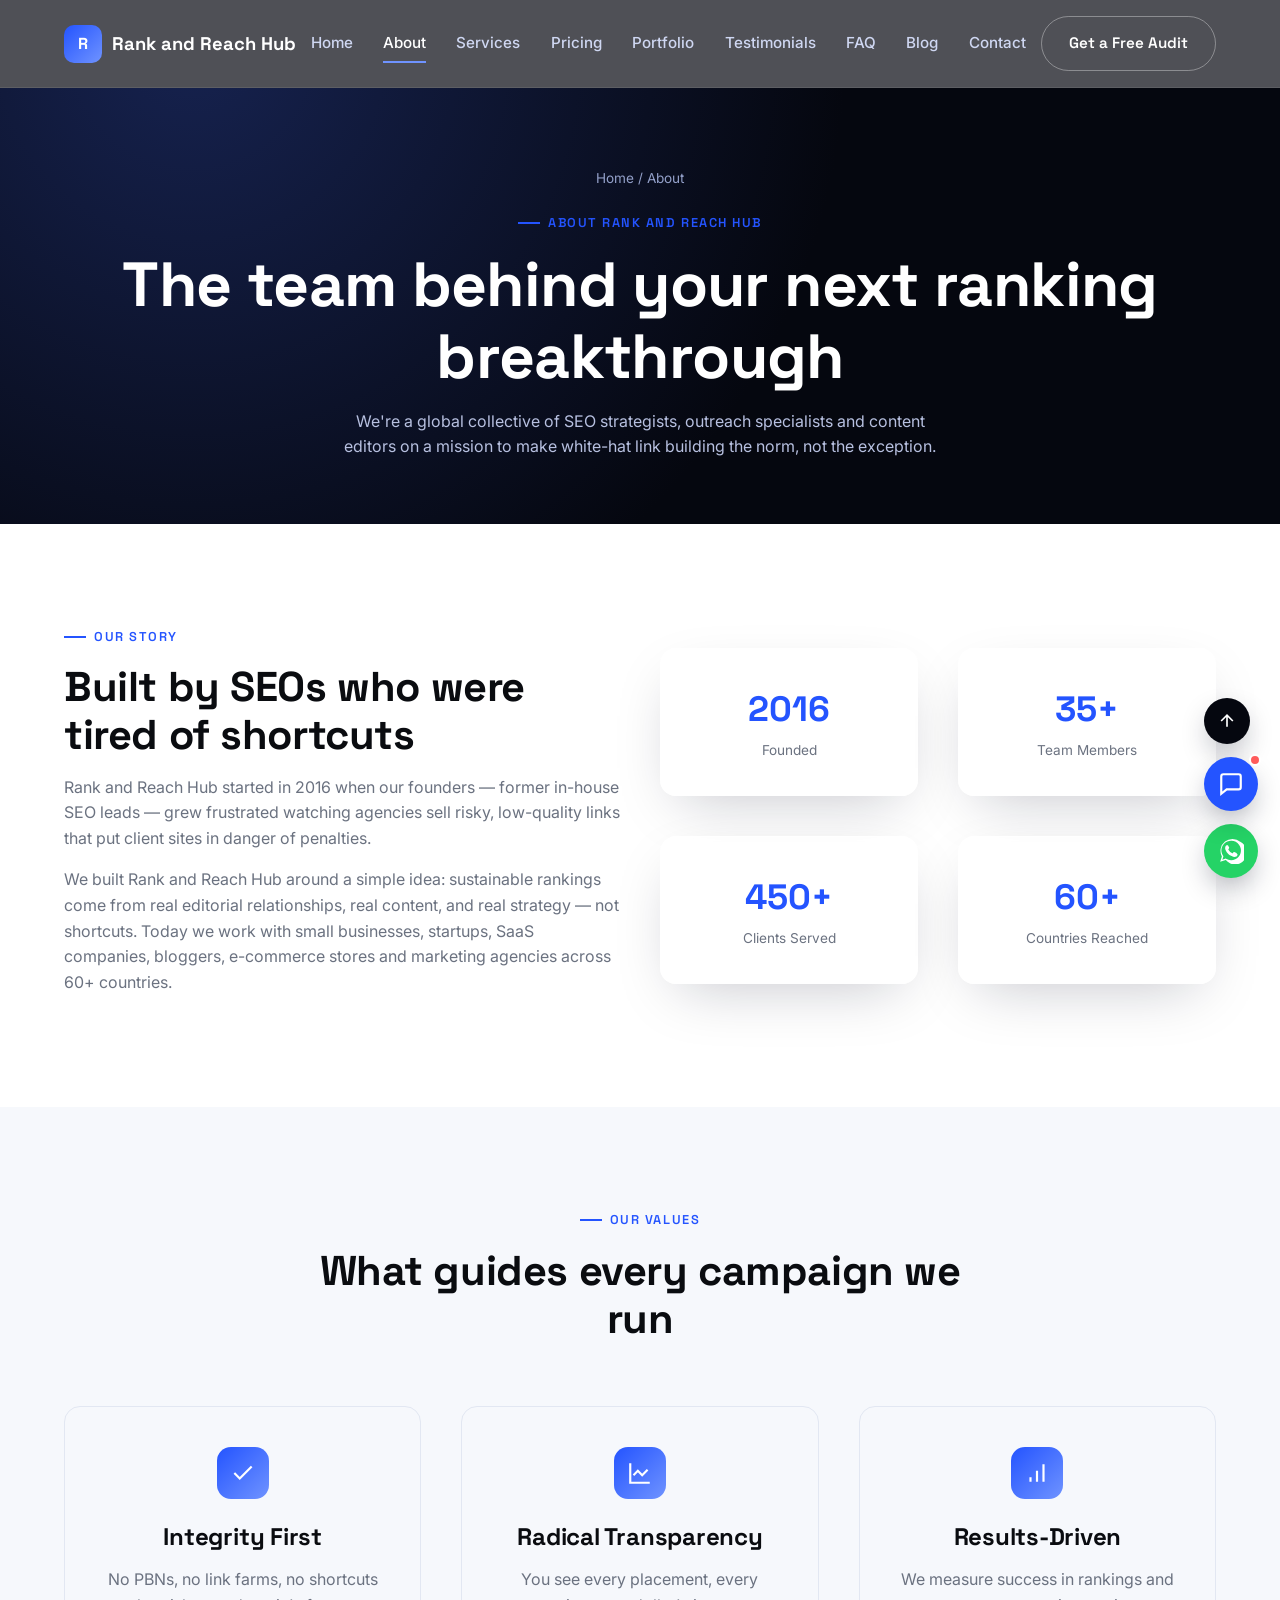
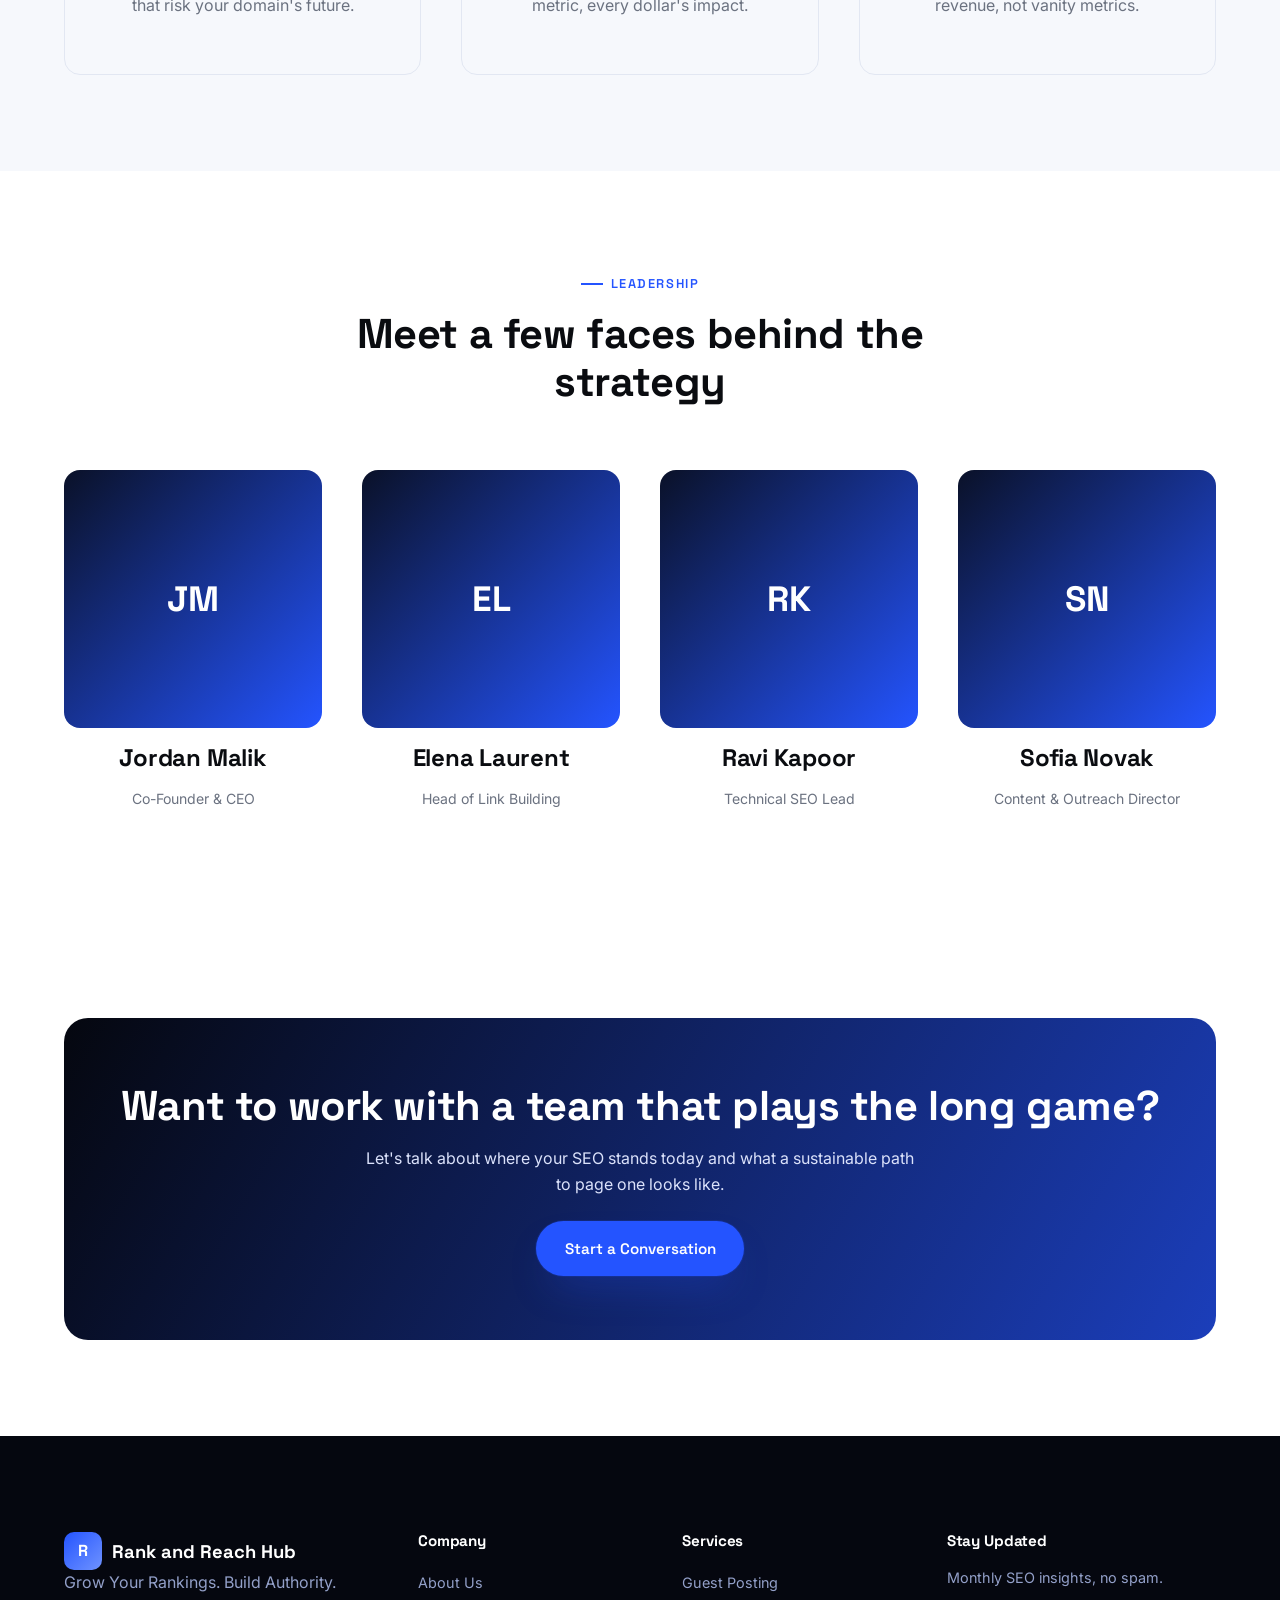
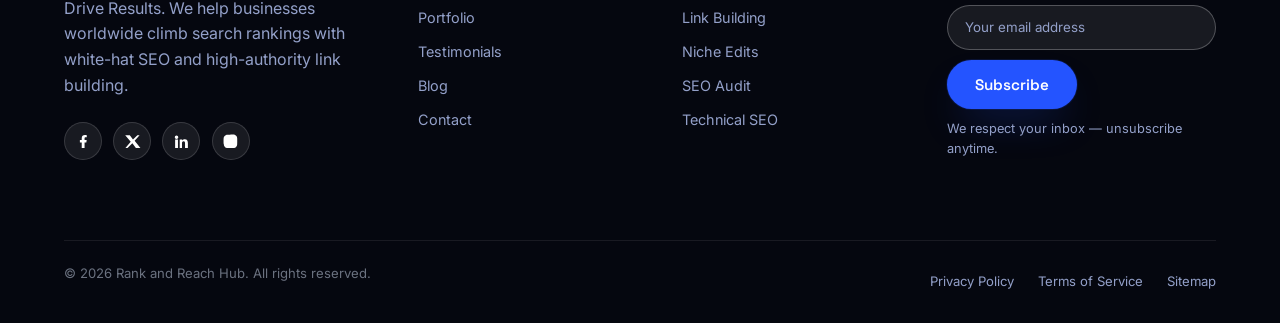
==== about.html @ baa467db "Add files via upload" ====
<!DOCTYPE html>
<html lang="en">
<head>
  <meta charset="UTF-8" />
  <meta name="viewport" content="width=device-width, initial-scale=1.0" />
  <title>About Us | Rank and Reach Hub SEO Agency</title>
  <meta name="description" content="Meet Rank and Reach Hub — a global team of SEO strategists and outreach specialists delivering white-hat guest posting, link building and technical SEO since 2016." />
  <meta name="keywords" content="SEO agency, guest posting, link building, niche edits, blogger outreach, SEO audit, on-page SEO, off-page SEO, local SEO, technical SEO, content marketing" />
  <meta name="author" content="Rank and Reach Hub" />
  <link rel="canonical" href="https://RankAndReachHub.com/about.html" />

  <!-- Open Graph -->
  <meta property="og:type" content="website" />
  <meta property="og:title" content="About Us | Rank and Reach Hub SEO Agency" />
  <meta property="og:description" content="Meet Rank and Reach Hub — a global team of SEO strategists and outreach specialists delivering white-hat guest posting, link building and technical SEO since 2016." />
  <meta property="og:url" content="https://RankAndReachHub.com/about.html" />
  <meta property="og:site_name" content="Rank and Reach Hub" />
  <meta property="og:image" content="https://RankAndReachHub.com/assets/og-image.jpg" />

  <!-- Twitter Card -->
  <meta name="twitter:card" content="summary_large_image" />
  <meta name="twitter:title" content="About Us | Rank and Reach Hub SEO Agency" />
  <meta name="twitter:description" content="Meet Rank and Reach Hub — a global team of SEO strategists and outreach specialists delivering white-hat guest posting, link building and technical SEO since 2016." />
  <meta name="twitter:image" content="https://RankAndReachHub.com/assets/og-image.jpg" />

  <!-- Favicon -->
  <link rel="icon" href="data:image/svg+xml,<svg xmlns=%22http://www.w3.org/2000/svg%22 viewBox=%220 0 100 100%22><rect width=%22100%22 height=%22100%22 rx=%2222%22 fill=%22%232454ff%22/><text x=%2250%22 y=%2266%22 font-size=%2255%22 fill=%22white%22 text-anchor=%22middle%22 font-family=%22Arial%22>R</text></svg>" />

  <!-- Fonts: Space Grotesk (display) + Inter (body) -->
  <link rel="preconnect" href="https://fonts.googleapis.com" />
  <link rel="preconnect" href="https://fonts.gstatic.com" crossorigin />
  <link href="https://fonts.googleapis.com/css2?family=Space+Grotesk:wght@500;600;700&family=Inter:wght@400;500;600;700&display=swap" rel="stylesheet" />

  <link rel="stylesheet" href="style.css" />

  <!-- Schema.org Organization markup -->
  <script type="application/ld+json">
  {
    "@context": "https://schema.org",
    "@type": "Organization",
    "name": "Rank and Reach Hub",
    "url": "https://RankAndReachHub.com",
    "logo": "https://RankAndReachHub.com/assets/logo.png",
    "description": "Rank and Reach Hub is an SEO agency offering guest posting, link building, niche edits, blogger outreach, SEO audits, and full-service search optimization for businesses worldwide.",
    "sameAs": [
      "https://facebook.com",
      "https://twitter.com",
      "https://linkedin.com",
      "https://instagram.com"
    ],
    "contactPoint": {
      "@type": "ContactPoint",
      "email": "hello@rankandreachhub.com",
      "contactType": "customer service"
    }
  }
  </script>
</head>
<body>
  <!-- Skip link for keyboard / screen-reader users -->
  <a class="skip-link" href="#main-content">Skip to main content</a>

  <!-- ======================= HEADER / STICKY NAVIGATION ======================= -->
  <header class="site-header">
    <nav class="navbar" aria-label="Primary">
      <a href="index.html" class="brand" aria-label="Rank and Reach Hub — Home">
        <span class="brand-mark" aria-hidden="true">R</span>
        Rank and Reach Hub
      </a>

      <div class="nav-links">
                <a href="index.html">Home</a>
        <a href="about.html" class="active">About</a>
        <a href="services.html">Services</a>
        <a href="pricing.html">Pricing</a>
        <a href="portfolio.html">Portfolio</a>
        <a href="testimonials.html">Testimonials</a>
        <a href="faq.html">FAQ</a>
        <a href="blog.html">Blog</a>
        <a href="contact.html">Contact</a>
      </div>

      <div class="nav-cta">
        <a href="contact.html" class="btn btn-outline">Get a Free Audit</a>
        <button class="nav-toggle" aria-label="Toggle menu" aria-expanded="false" aria-controls="mobile-menu">
          <span></span><span></span><span></span>
        </button>
      </div>
    </nav>

    <!-- Mobile menu panel, toggled via script.js -->
    <div class="mobile-menu" id="mobile-menu">
            <a href="index.html">Home</a>
      <a href="about.html" class="active">About</a>
      <a href="services.html">Services</a>
      <a href="pricing.html">Pricing</a>
      <a href="portfolio.html">Portfolio</a>
      <a href="testimonials.html">Testimonials</a>
      <a href="faq.html">FAQ</a>
      <a href="blog.html">Blog</a>
      <a href="contact.html">Contact</a>
      <a href="contact.html" class="btn btn-primary btn-block">Get a Free Audit</a>
    </div>
  </header>

  <main id="main-content">

    <section class="page-hero">
      <div class="container">
        <p class="breadcrumb"><a href="index.html">Home</a> / About</p>
        <span class="eyebrow" style="justify-content:center;">About Rank and Reach Hub</span>
        <h1>The team behind your next ranking breakthrough</h1>
        <p style="max-width:600px;margin:0 auto;color:#b7c0e0;">We're a global collective of SEO strategists, outreach specialists and content editors on a mission to make white-hat link building the norm, not the exception.</p>
      </div>
    </section>

    <section>
      <div class="container grid grid-2" style="align-items:center;">
        <div class="reveal">
          <span class="eyebrow">Our Story</span>
          <h2>Built by SEOs who were tired of shortcuts</h2>
          <p>Rank and Reach Hub started in 2016 when our founders — former in-house SEO leads — grew frustrated watching agencies sell risky, low-quality links that put client sites in danger of penalties.</p>
          <p>We built Rank and Reach Hub around a simple idea: sustainable rankings come from real editorial relationships, real content, and real strategy — not shortcuts. Today we work with small businesses, startups, SaaS companies, bloggers, e-commerce stores and marketing agencies across 60+ countries.</p>
        </div>
        <div class="grid grid-2 reveal reveal-delay-1">
          <div class="stat-block glass-light" style="padding:2rem 1rem;border-radius:16px;"><strong>2016</strong><span>Founded</span></div>
          <div class="stat-block glass-light" style="padding:2rem 1rem;border-radius:16px;"><strong>35+</strong><span>Team Members</span></div>
          <div class="stat-block glass-light" style="padding:2rem 1rem;border-radius:16px;"><strong>450+</strong><span>Clients Served</span></div>
          <div class="stat-block glass-light" style="padding:2rem 1rem;border-radius:16px;"><strong>60+</strong><span>Countries Reached</span></div>
        </div>
      </div>
    </section>

    <section class="section-alt">
      <div class="container">
        <div class="section-head reveal">
          <span class="eyebrow">Our Values</span>
          <h2>What guides every campaign we run</h2>
        </div>
        <div class="grid grid-3">
          <div class="value-card reveal">
            <div class="service-icon" style="margin-inline:auto;"><svg viewBox="0 0 24 24" fill="none" stroke="currentColor" stroke-width="2"><path d="M20 6 9 17l-5-5"/></svg></div>
            <h3>Integrity First</h3>
            <p>No PBNs, no link farms, no shortcuts that risk your domain's future.</p>
          </div>
          <div class="value-card reveal reveal-delay-1">
            <div class="service-icon" style="margin-inline:auto;"><svg viewBox="0 0 24 24" fill="none" stroke="currentColor" stroke-width="2"><path d="M3 3v18h18"/><path d="m19 9-5 5-4-4-4 4"/></svg></div>
            <h3>Radical Transparency</h3>
            <p>You see every placement, every metric, every dollar's impact.</p>
          </div>
          <div class="value-card reveal reveal-delay-2">
            <div class="service-icon" style="margin-inline:auto;"><svg viewBox="0 0 24 24" fill="none" stroke="currentColor" stroke-width="2"><path d="M12 20V10M18 20V4M6 20v-4"/></svg></div>
            <h3>Results-Driven</h3>
            <p>We measure success in rankings and revenue, not vanity metrics.</p>
          </div>
        </div>
      </div>
    </section>

    <section>
      <div class="container">
        <div class="section-head reveal">
          <span class="eyebrow">Leadership</span>
          <h2>Meet a few faces behind the strategy</h2>
        </div>
        <div class="grid grid-4">
          <div class="team-card reveal">
            <div class="team-photo">JM</div>
            <h3>Jordan Malik</h3>
            <p style="font-size:0.88rem;">Co-Founder &amp; CEO</p>
          </div>
          <div class="team-card reveal reveal-delay-1">
            <div class="team-photo">EL</div>
            <h3>Elena Laurent</h3>
            <p style="font-size:0.88rem;">Head of Link Building</p>
          </div>
          <div class="team-card reveal reveal-delay-2">
            <div class="team-photo">RK</div>
            <h3>Ravi Kapoor</h3>
            <p style="font-size:0.88rem;">Technical SEO Lead</p>
          </div>
          <div class="team-card reveal reveal-delay-3">
            <div class="team-photo">SN</div>
            <h3>Sofia Novak</h3>
            <p style="font-size:0.88rem;">Content &amp; Outreach Director</p>
          </div>
        </div>
      </div>
    </section>

    <section class="cta-wrap">
      <div class="container">
        <div class="cta-band reveal">
          <h2>Want to work with a team that plays the long game?</h2>
          <p>Let's talk about where your SEO stands today and what a sustainable path to page one looks like.</p>
          <div class="cta-actions">
            <a href="contact.html" class="btn btn-primary">Start a Conversation</a>
          </div>
        </div>
      </div>
    </section>

  </main>
  <!-- ================================ FOOTER ================================ -->
  <footer class="site-footer">
    <div class="container">
      <div class="footer-grid">
        <div class="footer-brand">
          <a href="index.html" class="brand" aria-label="Rank and Reach Hub — Home">
            <span class="brand-mark" aria-hidden="true">R</span>
            Rank and Reach Hub
          </a>
          <p>Grow Your Rankings. Build Authority. Drive Results. We help businesses worldwide climb search rankings with white-hat SEO and high-authority link building.</p>
          <div class="social-row" aria-label="Social media links">
        <a href="https://facebook.com" class="social-icon" aria-label="Rank and Reach Hub on Facebook" target="_blank" rel="noopener noreferrer">
          <svg viewBox="0 0 24 24" fill="currentColor"><path d="M13.5 21v-7.5H16l.5-3.5h-3V7.8c0-1 .3-1.7 1.7-1.7H16.6V3.1C16.2 3 15.1 2.9 13.9 2.9c-2.6 0-4.4 1.6-4.4 4.5v2.6H6.9V13.5h2.6V21h4Z"/></svg>
        </a>
        <a href="https://twitter.com" class="social-icon" aria-label="Rank and Reach Hub on X (Twitter)" target="_blank" rel="noopener noreferrer">
          <svg viewBox="0 0 24 24" fill="currentColor"><path d="M18.9 3H22l-7 8 8.2 10h-6.4l-5-6.6L5 21H2l7.5-8.6L1.7 3h6.5l4.5 6 6.2-6Z"/></svg>
        </a>
        <a href="https://linkedin.com" class="social-icon" aria-label="Rank and Reach Hub on LinkedIn" target="_blank" rel="noopener noreferrer">
          <svg viewBox="0 0 24 24" fill="currentColor"><path d="M4.98 3.5a2.5 2.5 0 1 1 0 5 2.5 2.5 0 0 1 0-5ZM3 9h4v12H3zM9.5 9H13v1.7h.05c.5-.9 1.7-1.9 3.5-1.9 3.7 0 4.45 2.4 4.45 5.6V21H17v-6c0-1.4 0-3.2-2-3.2s-2.3 1.5-2.3 3.1V21H9.5Z"/></svg>
        </a>
        <a href="https://instagram.com" class="social-icon" aria-label="Rank and Reach Hub on Instagram" target="_blank" rel="noopener noreferrer">
          <svg viewBox="0 0 24 24" fill="currentColor"><path d="M12 2.2c2.7 0 3 0 4 .05 1 .05 1.7.2 2.3.45.6.25 1.1.6 1.6 1.1.5.5.85 1 1.1 1.6.25.6.4 1.3.45 2.3.05 1 .05 1.3.05 4s0 3-.05 4c-.05 1-.2 1.7-.45 2.3-.25.6-.6 1.1-1.1 1.6-.5.5-1 .85-1.6 1.1-.6.25-1.3.4-2.3.45-1 .05-1.3.05-4 .05s-3 0-4-.05c-1-.05-1.7-.2-2.3-.45-.6-.25-1.1-.6-1.6-1.1-.5-.5-.85-1-1.1-1.6-.25-.6-.4-1.3-.45-2.3C2.2 15 2.2 14.7 2.2 12s0-3 .05-4c.05-1 .2-1.7.45-2.3.25-.6.6-1.1 1.1-1.6.5-.5 1-.85 1.6-1.1.6-.25 1.3-.4 2.3-.45 1-.05 1.3-.05 4-.05ZM12 7a5 5 0 1 1 0 10 5 5 0 0 1 0-10Zm0 1.8a3.2 3.2 0 1 0 0 6.4 3.2 3.2 0 0 0 0-6.4Zm5.2-2.6a1.2 1.2 0 1 1 0 2.4 1.2 1.2 0 0 1 0-2.4Z"/></svg>
        </a>

          </div>
        </div>

        <div class="footer-col">
          <h4>Company</h4>
          <a href="about.html">About Us</a>
          <a href="portfolio.html">Portfolio</a>
          <a href="testimonials.html">Testimonials</a>
          <a href="blog.html">Blog</a>
          <a href="contact.html">Contact</a>
        </div>

        <div class="footer-col">
          <h4>Services</h4>
          <a href="services.html#guest-posting">Guest Posting</a>
          <a href="services.html#link-building">Link Building</a>
          <a href="services.html#niche-edits">Niche Edits</a>
          <a href="services.html#seo-audit">SEO Audit</a>
          <a href="services.html#technical-seo">Technical SEO</a>
        </div>

        <div class="footer-col">
          <h4>Stay Updated</h4>
          <p style="color:#93a0c9;font-size:0.9rem;">Monthly SEO insights, no spam.</p>
          <form class="newsletter-form" novalidate>
            <div class="newsletter-box">
              <label for="footer-newsletter-email" class="sr-only">Email address</label>
              <input type="email" id="footer-newsletter-email" placeholder="Your email address" required />
              <button type="submit" class="btn btn-primary">Subscribe</button>
            </div>
            <p class="form-note">We respect your inbox — unsubscribe anytime.</p>
          </form>
        </div>
      </div>

      <div class="footer-bottom">
        <p>&copy; 2026 Rank and Reach Hub. All rights reserved.</p>
        <div class="flex gap-md">
          <a href="#">Privacy Policy</a>
          <a href="#">Terms of Service</a>
          <a href="#">Sitemap</a>
        </div>
      </div>
    </div>
  </footer>
  <!-- ============================ FLOATING WIDGETS ============================ -->
  <div class="float-stack">
    <button class="float-btn back-to-top" aria-label="Back to top">
      <svg viewBox="0 0 24 24" fill="none" stroke="currentColor" stroke-width="2"><path d="M12 19V5M5 12l7-7 7 7"/></svg>
    </button>
    <button class="float-btn chat-btn" aria-label="Open live chat" aria-haspopup="dialog">
      <span class="ping" aria-hidden="true"></span>
      <svg viewBox="0 0 24 24" fill="none" stroke="currentColor" stroke-width="2"><path d="M21 15a2 2 0 0 1-2 2H8l-5 4V5a2 2 0 0 1 2-2h14a2 2 0 0 1 2 2z"/></svg>
    </button>
    <a class="float-btn whatsapp-btn" aria-label="Chat with us on WhatsApp" href="https://wa.me/10000000000" target="_blank" rel="noopener noreferrer">
      <svg viewBox="0 0 24 24" fill="currentColor"><path d="M20.5 3.5A11 11 0 0 0 3.6 17L2 22l5.2-1.6A11 11 0 1 0 20.5 3.5Zm-8.5 17a9 9 0 0 1-4.6-1.3l-.3-.2-3.1 1 1-3-.2-.3A9 9 0 1 1 12 20.5Zm5-6.7c-.3-.1-1.6-.8-1.9-.9-.2-.1-.4-.1-.6.1-.2.3-.7.9-.8 1-.2.2-.3.2-.5.1a7.3 7.3 0 0 1-3.6-3.2c-.3-.5.3-.5.7-1.6.1-.2 0-.4 0-.5L9.4 7.1c-.2-.5-.4-.4-.6-.4h-.5c-.2 0-.5.1-.7.3-.2.3-1 1-1 2.4s1 2.8 1.1 3c.1.2 2 3.1 4.9 4.3.7.3 1.2.5 1.6.6.7.2 1.3.2 1.8.1.6-.1 1.6-.7 1.8-1.3.2-.6.2-1.1.2-1.3-.1-.1-.3-.2-.5-.3Z"/></svg>
    </a>
  </div>

  <!-- Live chat placeholder panel — swap for a real provider embed (Tawk.to, Crisp, Intercom) later -->
  <div class="chat-panel" role="dialog" aria-label="Live chat">
    <div class="chat-panel-head">
      <strong>Rank and Reach Hub</strong>
      <button class="chat-panel-close" aria-label="Close chat">&times;</button>
    </div>
    <div class="chat-panel-body">
      <p>👋 Hi there! This is a placeholder live-chat widget. Connect your preferred chat provider here to talk with visitors in real time.</p>
      <a href="contact.html" class="btn btn-dark btn-block">Send us a message instead</a>
    </div>
  </div>

  <script src="script.js"></script>
</body>
</html>
---- style.css ----
/* =========================================================================
   RANK AND REACH HUB — MAIN STYLESHEET
   Structure of this file:
   1. Design Tokens (CSS variables)
   2. Reset & Base
   3. Typography
   4. Layout Utilities
   5. Buttons & Badges
   6. Navigation
   7. Hero
   8. Sections (Trusted By, Services, Why Us, Process, Case Studies,
      Testimonials, Pricing, FAQ, CTA, Blog, Contact)
   9. Footer
   10. Floating Widgets (WhatsApp, Live Chat, Back to Top)
   11. Animations & Reveal-on-scroll
   12. Responsive Breakpoints
   13. Accessibility helpers
   ========================================================================= */

/* ---------------------------------------------------------------------
   1. DESIGN TOKENS
   Change any of these values to re-theme the entire site in one place.
--------------------------------------------------------------------- */
:root {
  /* Brand palette: Blue / White / Black, as required by the brief */
  --navy-950: #05070f;      /* near-black background */
  --navy-900: #0a1128;      /* deep navy background */
  --navy-800: #10193d;      /* raised navy surface */
  --navy-700: #182357;      /* borders on dark surfaces */
  --blue-600: #2454ff;      /* primary brand blue */
  --blue-500: #3f6bff;      /* hover / lighter blue */
  --blue-400: #6f93ff;      /* accents on dark bg */
  --blue-100: #e7edff;      /* pale blue tint */
  --white: #ffffff;
  --gray-50: #f6f8fc;       /* light section background */
  --gray-100: #eef1f8;
  --gray-200: #e2e7f2;
  --gray-500: #6b7280;
  --ink: #0a0c10;           /* near-black text */

  /* Typography */
  --font-display: "Space Grotesk", "Segoe UI", sans-serif;
  --font-body: "Inter", "Segoe UI", sans-serif;

  /* Spacing scale */
  --space-xs: 0.5rem;
  --space-sm: 1rem;
  --space-md: 1.5rem;
  --space-lg: 2.5rem;
  --space-xl: 4rem;
  --space-2xl: 6rem;

  /* Radii & shadows */
  --radius-sm: 10px;
  --radius-md: 16px;
  --radius-lg: 24px;
  --shadow-soft: 0 20px 60px -20px rgba(10, 17, 40, 0.25);
  --shadow-glow: 0 0 0 1px rgba(36, 84, 255, 0.15), 0 20px 40px -15px rgba(36, 84, 255, 0.35);

  /* Container width */
  --container: 1200px;
}

/* ---------------------------------------------------------------------
   2. RESET & BASE
--------------------------------------------------------------------- */
*, *::before, *::after { box-sizing: border-box; }

html {
  scroll-behavior: smooth;
  scroll-padding-top: 90px; /* offsets anchor links under sticky nav */
}

body {
  margin: 0;
  font-family: var(--font-body);
  color: var(--ink);
  background: var(--white);
  line-height: 1.6;
  -webkit-font-smoothing: antialiased;
}

img { max-width: 100%; display: block; }
a { color: inherit; text-decoration: none; }
ul, ol { list-style: none; margin: 0; padding: 0; }
button { font-family: inherit; cursor: pointer; }
input, textarea, select { font-family: inherit; }

/* Respect users who prefer less motion */
@media (prefers-reduced-motion: reduce) {
  html { scroll-behavior: auto; }
  *, *::before, *::after {
    animation-duration: 0.01ms !important;
    animation-iteration-count: 1 !important;
    transition-duration: 0.01ms !important;
    scroll-behavior: auto !important;
  }
}

/* ---------------------------------------------------------------------
   3. TYPOGRAPHY
--------------------------------------------------------------------- */
h1, h2, h3, h4 {
  font-family: var(--font-display);
  font-weight: 700;
  line-height: 1.15;
  margin: 0 0 var(--space-sm);
  letter-spacing: -0.01em;
}

h1 { font-size: clamp(2.4rem, 5vw, 3.9rem); }
h2 { font-size: clamp(1.9rem, 3.4vw, 2.6rem); }
h3 { font-size: clamp(1.25rem, 2vw, 1.5rem); }
p { margin: 0 0 var(--space-sm); color: var(--gray-500); }

.eyebrow {
  display: inline-flex;
  align-items: center;
  gap: 0.5rem;
  font-family: var(--font-display);
  font-size: 0.8rem;
  font-weight: 600;
  letter-spacing: 0.12em;
  text-transform: uppercase;
  color: var(--blue-600);
  margin-bottom: var(--space-sm);
}
.eyebrow::before {
  content: "";
  width: 22px;
  height: 2px;
  background: var(--blue-600);
  display: inline-block;
}

.section-head {
  max-width: 680px;
  margin: 0 auto var(--space-xl);
  text-align: center;
}
.section-head.left { margin-left: 0; text-align: left; }

/* ---------------------------------------------------------------------
   4. LAYOUT UTILITIES
--------------------------------------------------------------------- */
.container {
  width: 100%;
  max-width: var(--container);
  margin: 0 auto;
  padding: 0 var(--space-md);
}

section { padding: var(--space-2xl) 0; }
.section-alt { background: var(--gray-50); }
.section-dark {
  background: radial-gradient(circle at 20% 0%, var(--navy-800), var(--navy-950) 65%);
  color: var(--white);
}
.section-dark p { color: #aab4d4; }
.section-dark h2, .section-dark h3 { color: var(--white); }

.grid { display: grid; gap: var(--space-lg); }
.grid-2 { grid-template-columns: repeat(2, 1fr); }
.grid-3 { grid-template-columns: repeat(3, 1fr); }
.grid-4 { grid-template-columns: repeat(4, 1fr); }

.flex { display: flex; align-items: center; }
.flex-between { display: flex; align-items: center; justify-content: space-between; }
.gap-sm { gap: var(--space-sm); }
.gap-md { gap: var(--space-md); }

/* Glassmorphism utility */
.glass {
  background: rgba(255, 255, 255, 0.08);
  border: 1px solid rgba(255, 255, 255, 0.18);
  backdrop-filter: blur(14px);
  -webkit-backdrop-filter: blur(14px);
  border-radius: var(--radius-lg);
}
.glass-light {
  background: rgba(255, 255, 255, 0.7);
  border: 1px solid rgba(255, 255, 255, 0.6);
  backdrop-filter: blur(14px);
  -webkit-backdrop-filter: blur(14px);
  box-shadow: var(--shadow-soft);
}

/* ---------------------------------------------------------------------
   5. BUTTONS & BADGES
--------------------------------------------------------------------- */
.btn {
  display: inline-flex;
  align-items: center;
  justify-content: center;
  gap: 0.5rem;
  padding: 0.9rem 1.7rem;
  border-radius: 999px;
  font-family: var(--font-display);
  font-weight: 600;
  font-size: 0.95rem;
  border: 1px solid transparent;
  transition: transform 0.25s ease, box-shadow 0.25s ease, background 0.25s ease, color 0.25s ease;
  white-space: nowrap;
}
.btn:focus-visible { outline: 3px solid var(--blue-400); outline-offset: 2px; }

.btn-primary {
  background: var(--blue-600);
  color: var(--white);
  box-shadow: var(--shadow-glow);
}
.btn-primary:hover { transform: translateY(-2px); background: var(--blue-500); }

.btn-outline {
  background: transparent;
  border-color: rgba(255, 255, 255, 0.35);
  color: var(--white);
}
.btn-outline:hover { background: rgba(255, 255, 255, 0.1); transform: translateY(-2px); }

.btn-dark {
  background: var(--navy-950);
  color: var(--white);
}
.btn-dark:hover { transform: translateY(-2px); background: var(--navy-800); }

.btn-block { width: 100%; }

.badge {
  display: inline-flex;
  align-items: center;
  gap: 0.4rem;
  padding: 0.35rem 0.8rem;
  border-radius: 999px;
  font-size: 0.75rem;
  font-weight: 600;
  background: var(--blue-100);
  color: var(--blue-600);
}

/* ---------------------------------------------------------------------
   6. NAVIGATION
--------------------------------------------------------------------- */
.site-header {
  position: sticky;
  top: 0;
  z-index: 1000;
  background: rgba(5, 7, 15, 0.7);
  backdrop-filter: blur(16px);
  -webkit-backdrop-filter: blur(16px);
  border-bottom: 1px solid rgba(255, 255, 255, 0.08);
  transition: background 0.3s ease;
}

.navbar { display: flex; align-items: center; justify-content: space-between; padding: 1rem var(--space-md); max-width: var(--container); margin: 0 auto; }

.brand { display: flex; align-items: center; gap: 0.6rem; font-family: var(--font-display); font-weight: 700; font-size: 1.15rem; color: var(--white); }
.brand-mark {
  width: 38px; height: 38px; border-radius: 10px;
  background: linear-gradient(135deg, var(--blue-600), #6f93ff);
  display: flex; align-items: center; justify-content: center;
  color: var(--white); font-weight: 800; font-size: 1rem;
  flex-shrink: 0;
}

.nav-links { display: flex; align-items: center; gap: 1.9rem; }
.nav-links a {
  color: #cfd7f2; font-size: 0.95rem; font-weight: 500; position: relative; padding: 0.3rem 0;
  transition: color 0.2s ease;
}
.nav-links a::after {
  content: ""; position: absolute; left: 0; bottom: -2px; width: 0; height: 2px;
  background: var(--blue-400); transition: width 0.25s ease;
}
.nav-links a:hover, .nav-links a.active { color: var(--white); }
.nav-links a:hover::after, .nav-links a.active::after { width: 100%; }

.nav-cta { display: flex; align-items: center; gap: 1rem; }

.nav-toggle {
  display: none;
  background: transparent;
  border: none;
  width: 40px; height: 40px;
  flex-direction: column;
  justify-content: center;
  align-items: center;
  gap: 5px;
}
.nav-toggle span { width: 22px; height: 2px; background: var(--white); border-radius: 2px; transition: all 0.3s ease; }
.nav-toggle[aria-expanded="true"] span:nth-child(1) { transform: translateY(7px) rotate(45deg); }
.nav-toggle[aria-expanded="true"] span:nth-child(2) { opacity: 0; }
.nav-toggle[aria-expanded="true"] span:nth-child(3) { transform: translateY(-7px) rotate(-45deg); }

/* Mobile menu panel */
.mobile-menu {
  display: none;
  flex-direction: column;
  gap: 1.2rem;
  padding: var(--space-md);
  background: var(--navy-950);
  border-top: 1px solid rgba(255, 255, 255, 0.08);
}
.mobile-menu.open { display: flex; }
.mobile-menu a { color: #cfd7f2; font-size: 1rem; font-weight: 500; }
.mobile-menu a.active { color: var(--white); }

/* ---------------------------------------------------------------------
   7. HERO
--------------------------------------------------------------------- */
.hero {
  position: relative;
  overflow: hidden;
  padding-top: var(--space-2xl);
  padding-bottom: var(--space-2xl);
  color: var(--white);
  background: radial-gradient(circle at 15% -10%, #16224f 0%, var(--navy-950) 55%);
}
.hero::before {
  /* subtle gradient grid glow in the background for depth */
  content: "";
  position: absolute; inset: 0;
  background:
    radial-gradient(circle at 85% 20%, rgba(36, 84, 255, 0.28), transparent 45%),
    radial-gradient(circle at 10% 80%, rgba(111, 147, 255, 0.18), transparent 40%);
  pointer-events: none;
}

.hero-grid {
  position: relative;
  display: grid;
  grid-template-columns: 1.05fr 0.95fr;
  gap: var(--space-xl);
  align-items: center;
}

.hero-content h1 { color: var(--white); }
.hero-content .highlight {
  background: linear-gradient(90deg, var(--blue-400), #b9caff);
  -webkit-background-clip: text;
  background-clip: text;
  color: transparent;
}
.hero-content p.lead { font-size: 1.15rem; color: #b7c0e0; max-width: 540px; }
.hero-actions { display: flex; gap: 1rem; flex-wrap: wrap; margin-top: var(--space-md); }

.hero-stats { display: flex; gap: var(--space-lg); margin-top: var(--space-xl); flex-wrap: wrap; }
.hero-stats div strong { display: block; font-family: var(--font-display); font-size: 1.6rem; color: var(--white); }
.hero-stats div span { font-size: 0.85rem; color: #93a0c9; }

/* Hero visual: glass card with animated rank-climb sparkline (signature element) */
.hero-visual { position: relative; }
.rank-card {
  padding: var(--space-lg);
  position: relative;
  z-index: 2;
}
.rank-card-head { display: flex; justify-content: space-between; align-items: center; margin-bottom: var(--space-md); }
.rank-card-head span { font-size: 0.8rem; color: #b7c0e0; }
.rank-card-head strong { font-family: var(--font-display); color: var(--white); }

.sparkline-wrap { position: relative; }
.sparkline-wrap svg { width: 100%; height: auto; overflow: visible; }
.sparkline-path {
  fill: none;
  stroke: var(--blue-400);
  stroke-width: 3;
  stroke-linecap: round;
  stroke-dasharray: 420;
  stroke-dashoffset: 420;
  animation: draw-line 2.4s ease forwards 0.4s;
}
.sparkline-dot {
  fill: var(--white);
  opacity: 0;
  animation: dot-pop 0.6s ease forwards 2.6s;
}
@keyframes draw-line { to { stroke-dashoffset: 0; } }
@keyframes dot-pop { to { opacity: 1; } }

.floating-badge {
  position: absolute;
  padding: 0.7rem 1rem;
  display: flex;
  align-items: center;
  gap: 0.6rem;
  font-size: 0.82rem;
  font-weight: 600;
  color: var(--white);
  animation: float 5s ease-in-out infinite;
}
.floating-badge .dot { width: 8px; height: 8px; border-radius: 50%; background: #34d399; }
.badge-top { top: -18px; right: 10%; animation-delay: 0.2s; }
.badge-bottom { bottom: -16px; left: 6%; animation-delay: 1.1s; }
@keyframes float { 0%, 100% { transform: translateY(0); } 50% { transform: translateY(-10px); } }

/* ---------------------------------------------------------------------
   8. TRUSTED BY
--------------------------------------------------------------------- */
.trusted-strip { padding: var(--space-lg) 0; border-bottom: 1px solid var(--gray-200); }
.trusted-strip p { text-align: center; font-size: 0.85rem; letter-spacing: 0.08em; text-transform: uppercase; color: var(--gray-500); margin-bottom: var(--space-md); }
.logo-row { display: flex; justify-content: space-between; align-items: center; flex-wrap: wrap; gap: var(--space-md); opacity: 0.75; }
.logo-row span {
  font-family: var(--font-display); font-weight: 700; font-size: 1.1rem; color: var(--gray-500);
}

/* ---------------------------------------------------------------------
   SERVICE CARDS
--------------------------------------------------------------------- */
.service-card {
  background: var(--white);
  border: 1px solid var(--gray-200);
  border-radius: var(--radius-md);
  padding: var(--space-lg);
  transition: transform 0.3s ease, box-shadow 0.3s ease, border-color 0.3s ease;
}
.service-card:hover { transform: translateY(-6px); box-shadow: var(--shadow-soft); border-color: transparent; }
.service-icon {
  width: 52px; height: 52px; border-radius: 14px;
  display: flex; align-items: center; justify-content: center;
  background: linear-gradient(135deg, var(--blue-600), #6f93ff);
  color: var(--white); margin-bottom: var(--space-md);
}
.service-icon svg { width: 26px; height: 26px; }
.service-card h3 { margin-bottom: 0.5rem; }
.service-card a.card-link { color: var(--blue-600); font-weight: 600; font-size: 0.9rem; display: inline-flex; align-items: center; gap: 0.3rem; margin-top: 0.5rem; }
.service-card a.card-link:hover { text-decoration: underline; }

/* ---------------------------------------------------------------------
   WHY CHOOSE US
--------------------------------------------------------------------- */
.why-item { display: flex; gap: var(--space-md); align-items: flex-start; }
.why-icon {
  flex-shrink: 0; width: 46px; height: 46px; border-radius: 12px;
  background: var(--blue-100); color: var(--blue-600);
  display: flex; align-items: center; justify-content: center;
}
.why-icon svg { width: 22px; height: 22px; }

/* ---------------------------------------------------------------------
   PROCESS (numbered sequence — order genuinely matters here)
--------------------------------------------------------------------- */
.process-list { display: grid; grid-template-columns: repeat(5, 1fr); gap: var(--space-md); position: relative; }
.process-step { position: relative; padding-top: var(--space-md); }
.process-num {
  font-family: var(--font-display); font-size: 2.4rem; font-weight: 700;
  color: transparent; -webkit-text-stroke: 1.5px var(--blue-400);
  display: block; margin-bottom: 0.6rem;
}
.process-step h3 { color: var(--white); font-size: 1.05rem; }
.process-step p { font-size: 0.9rem; }

/* ---------------------------------------------------------------------
   CASE STUDIES
--------------------------------------------------------------------- */
.case-card {
  border-radius: var(--radius-lg);
  overflow: hidden;
  background: var(--white);
  border: 1px solid var(--gray-200);
  transition: transform 0.3s ease, box-shadow 0.3s ease;
}
.case-card:hover { transform: translateY(-6px); box-shadow: var(--shadow-soft); }
.case-media {
  height: 170px;
  background: linear-gradient(135deg, var(--navy-900), var(--blue-600));
  display: flex; align-items: center; justify-content: center; color: var(--white);
  position: relative;
}
.case-media .metric { font-family: var(--font-display); font-size: 2.1rem; font-weight: 700; }
.case-body { padding: var(--space-md); }
.case-body .tag { font-size: 0.75rem; color: var(--blue-600); font-weight: 600; text-transform: uppercase; letter-spacing: 0.06em; }

/* ---------------------------------------------------------------------
   TESTIMONIALS
--------------------------------------------------------------------- */
.testimonial-card {
  padding: var(--space-lg);
  border-radius: var(--radius-lg);
  height: 100%;
}
.testimonial-card .stars { color: #ffb400; font-size: 0.95rem; margin-bottom: 0.8rem; letter-spacing: 2px; }
.testimonial-card p.quote { color: #dfe4f7; font-size: 1rem; font-style: italic; }
.testimonial-author { display: flex; align-items: center; gap: 0.8rem; margin-top: var(--space-md); }
.avatar-circle {
  width: 44px; height: 44px; border-radius: 50%;
  background: linear-gradient(135deg, var(--blue-500), var(--blue-400));
  display: flex; align-items: center; justify-content: center;
  color: var(--white); font-weight: 700; font-family: var(--font-display); flex-shrink: 0;
}
.testimonial-author strong { display: block; color: var(--white); font-size: 0.95rem; }
.testimonial-author span { font-size: 0.8rem; color: #93a0c9; }

/* ---------------------------------------------------------------------
   PRICING
--------------------------------------------------------------------- */
.pricing-card {
  background: var(--white);
  border: 1px solid var(--gray-200);
  border-radius: var(--radius-lg);
  padding: var(--space-lg);
  display: flex;
  flex-direction: column;
  transition: transform 0.3s ease, box-shadow 0.3s ease;
}
.pricing-card:hover { transform: translateY(-6px); box-shadow: var(--shadow-soft); }
.pricing-card.featured {
  background: linear-gradient(160deg, var(--navy-900), var(--navy-950));
  color: var(--white);
  border-color: transparent;
  position: relative;
  box-shadow: var(--shadow-glow);
}
.pricing-card.featured p, .pricing-card.featured li { color: #cfd7f2; }
.pricing-card.featured h3 { color: var(--white); }
.pricing-ribbon {
  position: absolute; top: -14px; right: var(--space-md);
  background: var(--blue-600); color: var(--white);
  font-size: 0.75rem; font-weight: 700; padding: 0.35rem 0.8rem; border-radius: 999px;
}
.price-amount { font-family: var(--font-display); font-size: 2.6rem; font-weight: 700; margin: var(--space-sm) 0; }
.price-amount span { font-size: 1rem; font-weight: 500; color: var(--gray-500); }
.pricing-card.featured .price-amount span { color: #93a0c9; }
.price-features { margin: var(--space-md) 0; display: flex; flex-direction: column; gap: 0.7rem; }
.price-features li { display: flex; gap: 0.6rem; align-items: flex-start; font-size: 0.92rem; }
.price-features svg { flex-shrink: 0; width: 18px; height: 18px; color: var(--blue-500); margin-top: 2px; }
.pricing-card.featured .price-features svg { color: var(--blue-400); }

/* ---------------------------------------------------------------------
   FAQ ACCORDION
--------------------------------------------------------------------- */
.faq-item {
  border-bottom: 1px solid var(--gray-200);
}
.faq-question {
  width: 100%;
  display: flex;
  justify-content: space-between;
  align-items: center;
  background: none;
  border: none;
  text-align: left;
  padding: 1.3rem 0;
  font-family: var(--font-display);
  font-weight: 600;
  font-size: 1.02rem;
  color: var(--ink);
}
.faq-question .plus { font-size: 1.4rem; color: var(--blue-600); transition: transform 0.3s ease; flex-shrink: 0; margin-left: 1rem; }
.faq-item.open .faq-question .plus { transform: rotate(45deg); }
.faq-answer {
  max-height: 0;
  overflow: hidden;
  transition: max-height 0.35s ease;
}
.faq-answer p { padding-bottom: 1.3rem; margin: 0; }

/* ---------------------------------------------------------------------
   CTA BAND
--------------------------------------------------------------------- */
.cta-band {
  border-radius: var(--radius-lg);
  padding: var(--space-xl) var(--space-lg);
  text-align: center;
  background: linear-gradient(120deg, var(--navy-950), var(--blue-600) 140%);
  color: var(--white);
  position: relative;
  overflow: hidden;
}
.cta-band h2 { color: var(--white); }
.cta-band p { color: #dbe2fb; max-width: 560px; margin-left: auto; margin-right: auto; }
.cta-actions { display: flex; gap: 1rem; justify-content: center; flex-wrap: wrap; margin-top: var(--space-md); }

/* ---------------------------------------------------------------------
   NEWSLETTER
--------------------------------------------------------------------- */
.newsletter-box {
  display: flex;
  gap: 0.6rem;
  flex-wrap: wrap;
  margin-top: var(--space-sm);
}
.newsletter-box input {
  flex: 1;
  min-width: 200px;
  padding: 0.85rem 1.1rem;
  border-radius: 999px;
  border: 1px solid rgba(255, 255, 255, 0.25);
  background: rgba(255, 255, 255, 0.08);
  color: var(--white);
}
.newsletter-box input::placeholder { color: #93a0c9; }
.newsletter-box input:focus-visible { outline: 2px solid var(--blue-400); }
.form-note { font-size: 0.8rem; color: #93a0c9; margin-top: 0.6rem; }

/* ---------------------------------------------------------------------
   CONTACT PAGE
--------------------------------------------------------------------- */
.contact-form { display: flex; flex-direction: column; gap: var(--space-sm); }
.form-row { display: grid; grid-template-columns: 1fr 1fr; gap: var(--space-sm); }
.form-field { display: flex; flex-direction: column; gap: 0.4rem; }
.form-field label { font-size: 0.85rem; font-weight: 600; color: var(--ink); }
.form-field input, .form-field select, .form-field textarea {
  padding: 0.85rem 1rem;
  border-radius: var(--radius-sm);
  border: 1px solid var(--gray-200);
  background: var(--gray-50);
  color: var(--ink);
  font-size: 0.95rem;
}
.form-field input:focus-visible, .form-field select:focus-visible, .form-field textarea:focus-visible {
  outline: 2px solid var(--blue-500);
  outline-offset: 1px;
}
.form-success {
  display: none;
  padding: 1rem 1.2rem;
  border-radius: var(--radius-sm);
  background: #e6f7ee;
  color: #14804a;
  font-weight: 600;
  font-size: 0.9rem;
}
.form-success.visible { display: block; }

.contact-info-card { padding: var(--space-lg); border-radius: var(--radius-lg); background: var(--gray-50); border: 1px solid var(--gray-200); }
.contact-info-row { display: flex; gap: 0.9rem; align-items: flex-start; margin-bottom: var(--space-md); }
.contact-info-row svg { width: 22px; height: 22px; color: var(--blue-600); flex-shrink: 0; margin-top: 3px; }

.map-placeholder {
  width: 100%;
  height: 320px;
  border-radius: var(--radius-lg);
  background:
    linear-gradient(135deg, rgba(36,84,255,0.12), rgba(10,17,40,0.06)),
    repeating-linear-gradient(0deg, var(--gray-200) 0 1px, transparent 1px 40px),
    repeating-linear-gradient(90deg, var(--gray-200) 0 1px, transparent 1px 40px);
  background-color: var(--gray-50);
  display: flex; align-items: center; justify-content: center;
  color: var(--gray-500); font-weight: 600; text-align: center;
  border: 1px solid var(--gray-200);
}

/* ---------------------------------------------------------------------
   BLOG
--------------------------------------------------------------------- */
.blog-card {
  background: var(--white);
  border: 1px solid var(--gray-200);
  border-radius: var(--radius-md);
  overflow: hidden;
  transition: transform 0.3s ease, box-shadow 0.3s ease;
}
.blog-card:hover { transform: translateY(-6px); box-shadow: var(--shadow-soft); }
.blog-media {
  height: 170px;
  background: linear-gradient(135deg, var(--blue-100), #dbe4ff);
  display: flex; align-items: center; justify-content: center;
}
.blog-media svg { width: 46px; height: 46px; color: var(--blue-600); }
.blog-body { padding: var(--space-md); }
.blog-meta { font-size: 0.78rem; color: var(--gray-500); margin-bottom: 0.5rem; }
.blog-body h3 a:hover { color: var(--blue-600); }

/* ---------------------------------------------------------------------
   PORTFOLIO FILTERS
--------------------------------------------------------------------- */
.filter-row { display: flex; gap: 0.6rem; flex-wrap: wrap; justify-content: center; margin-bottom: var(--space-xl); }
.filter-btn {
  padding: 0.55rem 1.2rem; border-radius: 999px; border: 1px solid var(--gray-200);
  background: var(--white); font-weight: 600; font-size: 0.85rem; color: var(--gray-500);
  transition: all 0.25s ease;
}
.filter-btn.active, .filter-btn:hover { background: var(--blue-600); color: var(--white); border-color: var(--blue-600); }

/* ---------------------------------------------------------------------
   ABOUT PAGE EXTRAS
--------------------------------------------------------------------- */
.value-card { text-align: center; padding: var(--space-lg); border-radius: var(--radius-md); background: var(--gray-50); border: 1px solid var(--gray-200); }
.team-card { text-align: center; }
.team-photo {
  width: 100%; aspect-ratio: 1/1; border-radius: var(--radius-md);
  background: linear-gradient(135deg, var(--navy-900), var(--blue-600));
  margin-bottom: var(--space-sm);
  display: flex; align-items: center; justify-content: center;
  color: var(--white); font-family: var(--font-display); font-size: 2.2rem; font-weight: 700;
}
.stat-block { text-align: center; }
.stat-block strong { display: block; font-family: var(--font-display); font-size: 2.2rem; color: var(--blue-600); }
.stat-block span { font-size: 0.85rem; color: var(--gray-500); }

/* Page header banner used on inner pages */
.page-hero {
  padding: calc(var(--space-2xl) - 1rem) 0 var(--space-xl);
  background: radial-gradient(circle at 15% -10%, #16224f 0%, var(--navy-950) 55%);
  color: var(--white);
  text-align: center;
}
.page-hero h1 { color: var(--white); }
.breadcrumb { font-size: 0.85rem; color: #93a0c9; margin-bottom: var(--space-sm); }
.breadcrumb a:hover { color: var(--white); }

/* ---------------------------------------------------------------------
   9. FOOTER
--------------------------------------------------------------------- */
.site-footer { background: var(--navy-950); color: #93a0c9; padding-top: var(--space-2xl); }
.footer-grid { display: grid; grid-template-columns: 1.4fr 1fr 1fr 1.2fr; gap: var(--space-lg); padding-bottom: var(--space-xl); }
.footer-brand p { color: #93a0c9; max-width: 300px; }
.footer-col h4 { color: var(--white); font-size: 0.95rem; margin-bottom: var(--space-sm); }
.footer-col a { display: block; color: #93a0c9; font-size: 0.9rem; padding: 0.35rem 0; transition: color 0.2s ease; }
.footer-col a:hover { color: var(--white); }

.social-row { display: flex; gap: 0.7rem; margin-top: var(--space-md); }
.social-icon {
  width: 38px; height: 38px; border-radius: 50%;
  background: rgba(255, 255, 255, 0.08); border: 1px solid rgba(255, 255, 255, 0.14);
  display: flex; align-items: center; justify-content: center; color: var(--white);
  transition: background 0.25s ease, transform 0.25s ease;
}
.social-icon:hover { background: var(--blue-600); transform: translateY(-3px); }
.social-icon svg { width: 17px; height: 17px; }

.footer-bottom {
  border-top: 1px solid rgba(255, 255, 255, 0.08);
  padding: 1.4rem 0;
  display: flex; justify-content: space-between; flex-wrap: wrap; gap: 0.6rem;
  font-size: 0.82rem;
}
.footer-bottom a:hover { color: var(--white); }

/* ---------------------------------------------------------------------
   10. FLOATING WIDGETS
--------------------------------------------------------------------- */
.float-stack {
  position: fixed;
  right: 1.4rem;
  bottom: 1.4rem;
  display: flex;
  flex-direction: column;
  gap: 0.8rem;
  z-index: 900;
}

.float-btn {
  width: 54px; height: 54px; border-radius: 50%;
  display: flex; align-items: center; justify-content: center;
  box-shadow: 0 12px 30px -8px rgba(10, 17, 40, 0.45);
  border: none;
  transition: transform 0.25s ease;
}
.float-btn:hover { transform: translateY(-4px) scale(1.05); }
.float-btn svg { width: 26px; height: 26px; }

.whatsapp-btn { background: #25d366; color: var(--white); }
.chat-btn { background: var(--blue-600); color: var(--white); position: relative; }
.chat-btn .ping {
  position: absolute; top: -3px; right: -3px; width: 12px; height: 12px;
  background: #ff5b5b; border-radius: 50%; border: 2px solid var(--white);
}

.back-to-top {
  width: 46px; height: 46px; border-radius: 50%;
  background: var(--navy-950); color: var(--white);
  opacity: 0; pointer-events: none; transform: translateY(10px);
  transition: opacity 0.3s ease, transform 0.3s ease;
}
.back-to-top.visible { opacity: 1; pointer-events: auto; transform: translateY(0); }
.back-to-top svg { width: 20px; height: 20px; }

/* Live chat placeholder panel */
.chat-panel {
  position: fixed;
  right: 1.4rem;
  bottom: 6.2rem;
  width: 300px;
  max-width: calc(100vw - 2.8rem);
  background: var(--white);
  border-radius: var(--radius-md);
  box-shadow: var(--shadow-soft);
  border: 1px solid var(--gray-200);
  overflow: hidden;
  display: none;
  z-index: 950;
}
.chat-panel.open { display: block; }
.chat-panel-head {
  background: var(--navy-950); color: var(--white);
  padding: 0.9rem 1rem; display: flex; justify-content: space-between; align-items: center;
}
.chat-panel-head strong { font-family: var(--font-display); font-size: 0.95rem; }
.chat-panel-head button { background: none; border: none; color: #93a0c9; font-size: 1.1rem; }
.chat-panel-body { padding: 1rem; font-size: 0.88rem; color: var(--gray-500); }
.chat-panel-body p { margin-bottom: 0.8rem; }

/* ---------------------------------------------------------------------
   11. ANIMATIONS — reveal-on-scroll
--------------------------------------------------------------------- */
.reveal { opacity: 0; transform: translateY(24px); transition: opacity 0.7s ease, transform 0.7s ease; }
.reveal.in-view { opacity: 1; transform: translateY(0); }
.reveal-delay-1.in-view { transition-delay: 0.1s; }
.reveal-delay-2.in-view { transition-delay: 0.2s; }
.reveal-delay-3.in-view { transition-delay: 0.3s; }
.reveal-delay-4.in-view { transition-delay: 0.4s; }

/* ---------------------------------------------------------------------
   12. RESPONSIVE BREAKPOINTS
--------------------------------------------------------------------- */
@media (max-width: 1024px) {
  .footer-grid { grid-template-columns: 1fr 1fr; }
  .process-list { grid-template-columns: repeat(3, 1fr); }
}

@media (max-width: 900px) {
  .hero-grid { grid-template-columns: 1fr; }
  .hero-visual { order: -1; max-width: 420px; margin: 0 auto; }
  .grid-4 { grid-template-columns: repeat(2, 1fr); }
  .grid-3 { grid-template-columns: repeat(2, 1fr); }
  .grid-2 { grid-template-columns: 1fr; }
  .process-list { grid-template-columns: repeat(2, 1fr); }
}

@media (max-width: 768px) {
  .nav-links, .nav-cta .btn-outline { display: none; }
  .nav-toggle { display: flex; }
  .form-row { grid-template-columns: 1fr; }
  .footer-grid { grid-template-columns: 1fr 1fr; gap: var(--space-lg) var(--space-md); }
  section { padding: var(--space-xl) 0; }
}

@media (max-width: 560px) {
  .grid-4, .grid-3, .grid-2 { grid-template-columns: 1fr; }
  .process-list { grid-template-columns: 1fr; }
  .footer-grid { grid-template-columns: 1fr; }
  .hero-stats { gap: var(--space-md); }
  .logo-row { justify-content: center; }
  .float-stack { right: 1rem; bottom: 1rem; }
  .chat-panel { right: 1rem; bottom: 5.6rem; }
}

/* ---------------------------------------------------------------------
   13. ACCESSIBILITY HELPERS
--------------------------------------------------------------------- */
.sr-only {
  position: absolute; width: 1px; height: 1px; padding: 0; margin: -1px;
  overflow: hidden; clip: rect(0,0,0,0); white-space: nowrap; border: 0;
}
.skip-link {
  position: absolute; left: -999px; top: 0; z-index: 2000;
  background: var(--blue-600); color: var(--white); padding: 0.8rem 1.2rem; border-radius: 0 0 8px 0;
}
.skip-link:focus { left: 0; }

:focus-visible { outline: 3px solid var(--blue-500); outline-offset: 2px; }
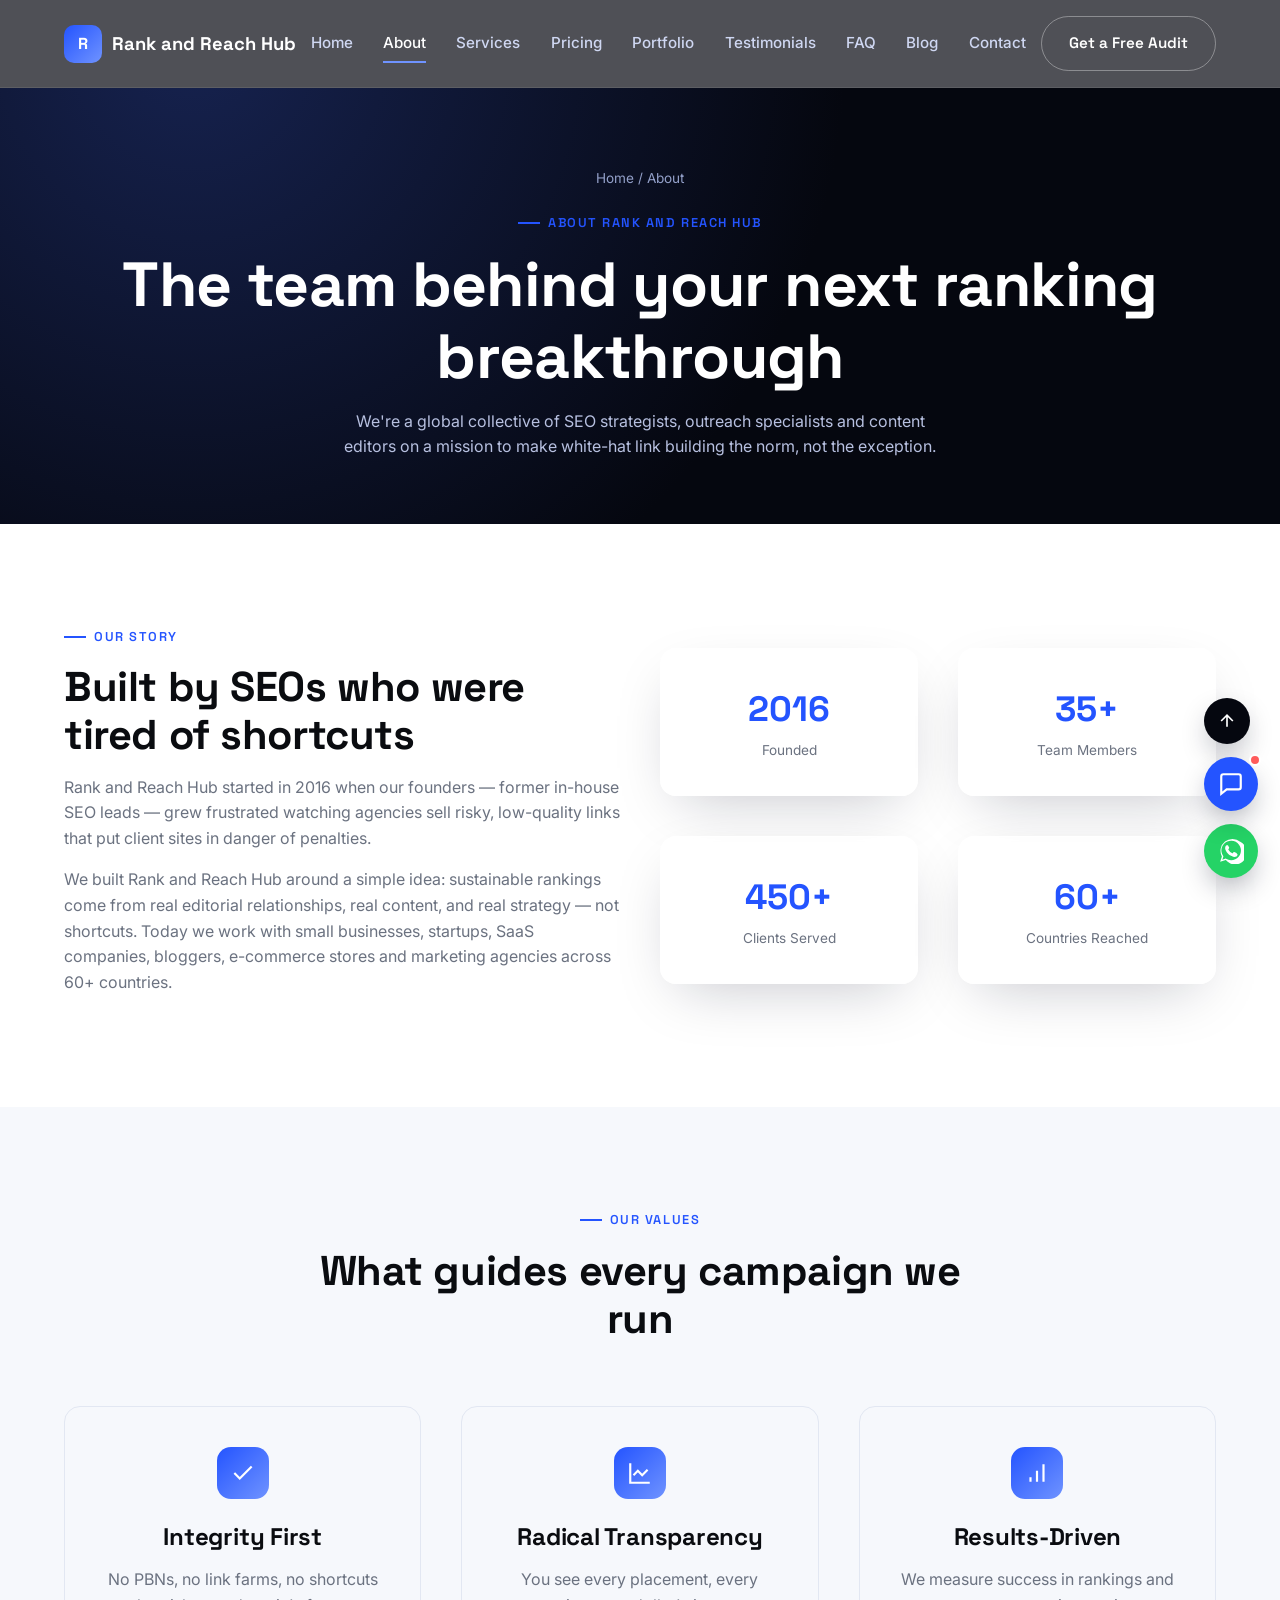
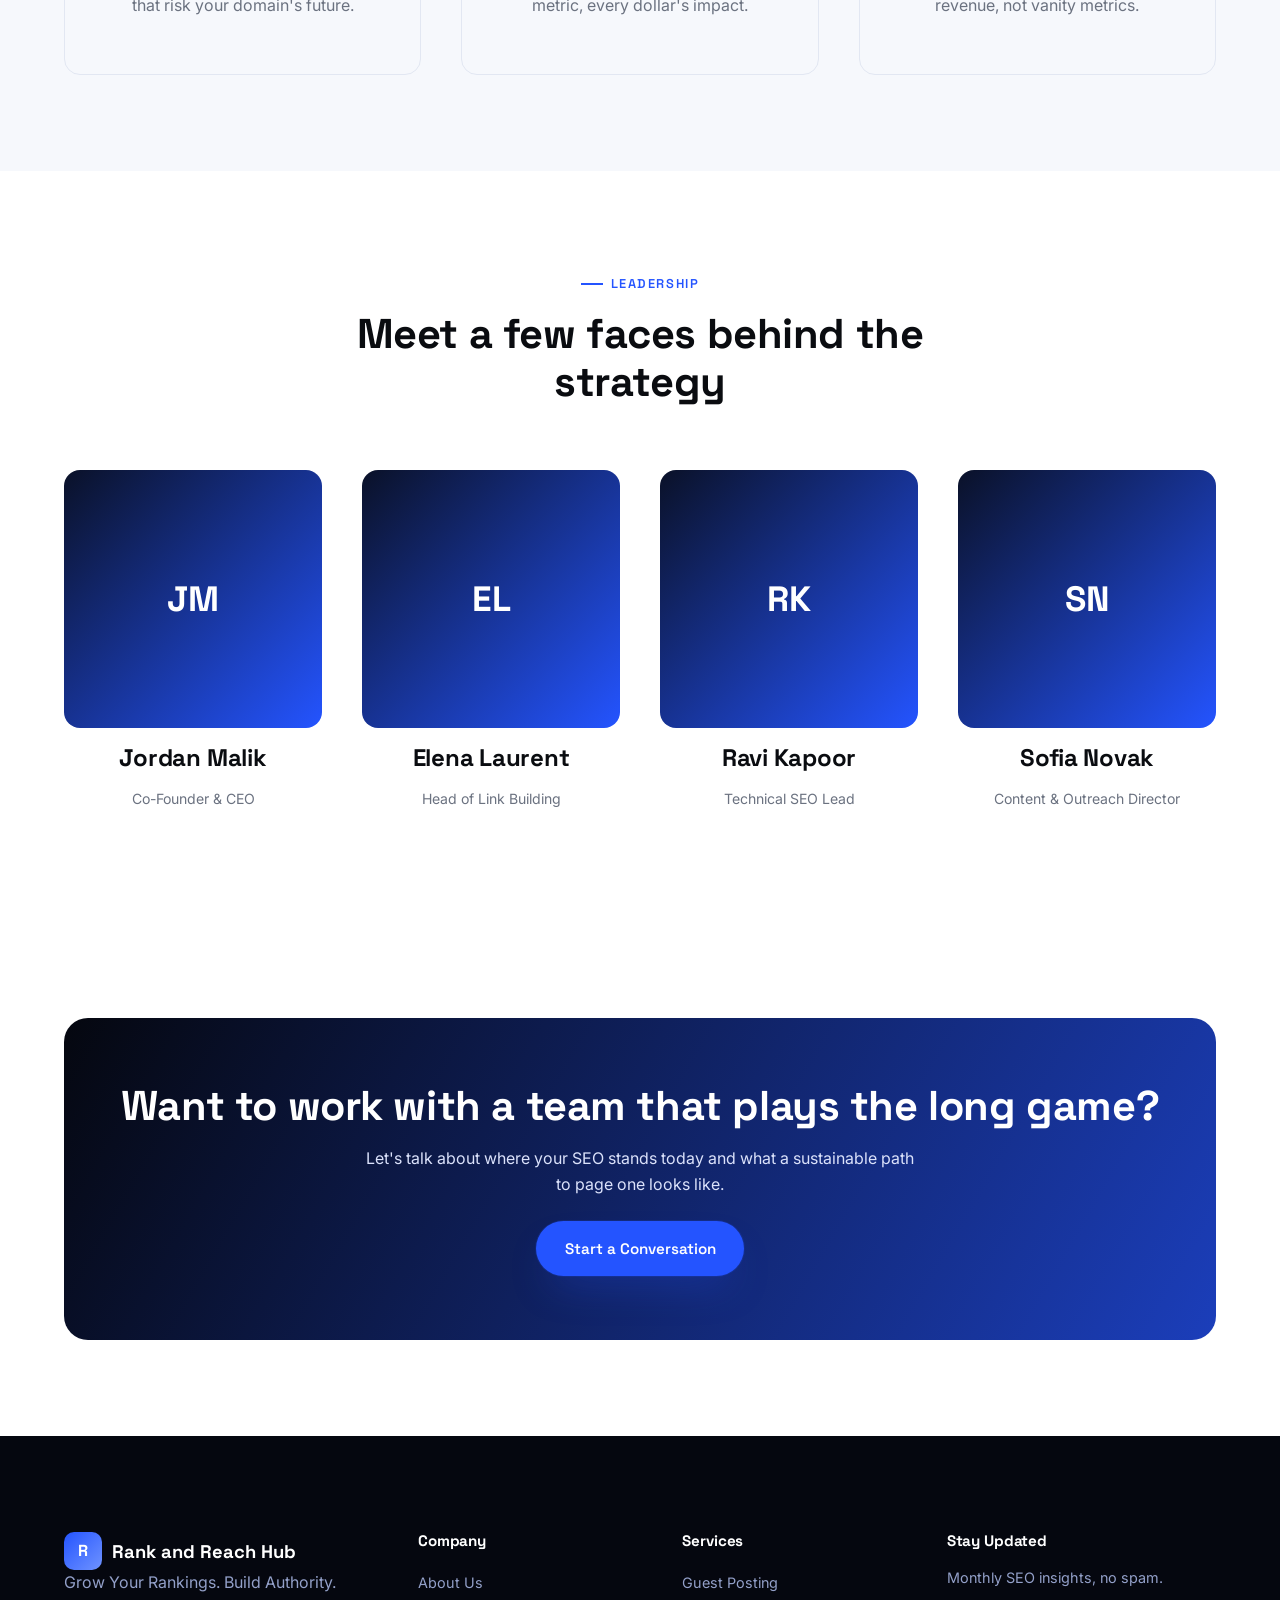
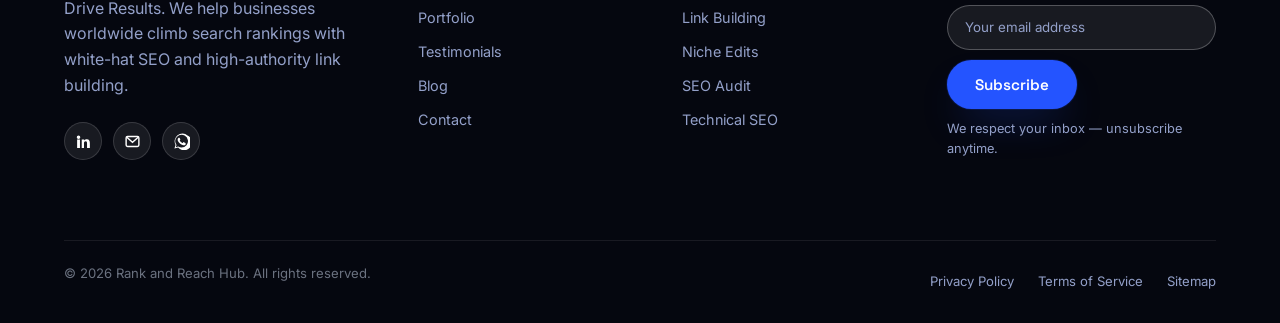
==== commit 9f20a107: "Add files via upload" ====
--- a/about.html
+++ b/about.html
@@ -43,14 +43,12 @@
     "logo": "https://RankAndReachHub.com/assets/logo.png",
     "description": "Rank and Reach Hub is an SEO agency offering guest posting, link building, niche edits, blogger outreach, SEO audits, and full-service search optimization for businesses worldwide.",
     "sameAs": [
-      "https://facebook.com",
-      "https://twitter.com",
-      "https://linkedin.com",
-      "https://instagram.com"
+      "https://www.linkedin.com/in/ali-raza-3a3469418"
     ],
     "contactPoint": {
       "@type": "ContactPoint",
-      "email": "hello@rankandreachhub.com",
+      "email": "razaworkspro@gmail.com",
+      "telephone": "+92-309-4999495",
       "contactType": "customer service"
     }
   }
@@ -212,17 +210,14 @@
           </a>
           <p>Grow Your Rankings. Build Authority. Drive Results. We help businesses worldwide climb search rankings with white-hat SEO and high-authority link building.</p>
           <div class="social-row" aria-label="Social media links">
-        <a href="https://facebook.com" class="social-icon" aria-label="Rank and Reach Hub on Facebook" target="_blank" rel="noopener noreferrer">
-          <svg viewBox="0 0 24 24" fill="currentColor"><path d="M13.5 21v-7.5H16l.5-3.5h-3V7.8c0-1 .3-1.7 1.7-1.7H16.6V3.1C16.2 3 15.1 2.9 13.9 2.9c-2.6 0-4.4 1.6-4.4 4.5v2.6H6.9V13.5h2.6V21h4Z"/></svg>
-        </a>
-        <a href="https://twitter.com" class="social-icon" aria-label="Rank and Reach Hub on X (Twitter)" target="_blank" rel="noopener noreferrer">
-          <svg viewBox="0 0 24 24" fill="currentColor"><path d="M18.9 3H22l-7 8 8.2 10h-6.4l-5-6.6L5 21H2l7.5-8.6L1.7 3h6.5l4.5 6 6.2-6Z"/></svg>
-        </a>
-        <a href="https://linkedin.com" class="social-icon" aria-label="Rank and Reach Hub on LinkedIn" target="_blank" rel="noopener noreferrer">
+        <a href="https://www.linkedin.com/in/ali-raza-3a3469418" class="social-icon" aria-label="Rank and Reach Hub on LinkedIn" target="_blank" rel="noopener noreferrer">
           <svg viewBox="0 0 24 24" fill="currentColor"><path d="M4.98 3.5a2.5 2.5 0 1 1 0 5 2.5 2.5 0 0 1 0-5ZM3 9h4v12H3zM9.5 9H13v1.7h.05c.5-.9 1.7-1.9 3.5-1.9 3.7 0 4.45 2.4 4.45 5.6V21H17v-6c0-1.4 0-3.2-2-3.2s-2.3 1.5-2.3 3.1V21H9.5Z"/></svg>
         </a>
-        <a href="https://instagram.com" class="social-icon" aria-label="Rank and Reach Hub on Instagram" target="_blank" rel="noopener noreferrer">
-          <svg viewBox="0 0 24 24" fill="currentColor"><path d="M12 2.2c2.7 0 3 0 4 .05 1 .05 1.7.2 2.3.45.6.25 1.1.6 1.6 1.1.5.5.85 1 1.1 1.6.25.6.4 1.3.45 2.3.05 1 .05 1.3.05 4s0 3-.05 4c-.05 1-.2 1.7-.45 2.3-.25.6-.6 1.1-1.1 1.6-.5.5-1 .85-1.6 1.1-.6.25-1.3.4-2.3.45-1 .05-1.3.05-4 .05s-3 0-4-.05c-1-.05-1.7-.2-2.3-.45-.6-.25-1.1-.6-1.6-1.1-.5-.5-.85-1-1.1-1.6-.25-.6-.4-1.3-.45-2.3C2.2 15 2.2 14.7 2.2 12s0-3 .05-4c.05-1 .2-1.7.45-2.3.25-.6.6-1.1 1.1-1.6.5-.5 1-.85 1.6-1.1.6-.25 1.3-.4 2.3-.45 1-.05 1.3-.05 4-.05ZM12 7a5 5 0 1 1 0 10 5 5 0 0 1 0-10Zm0 1.8a3.2 3.2 0 1 0 0 6.4 3.2 3.2 0 0 0 0-6.4Zm5.2-2.6a1.2 1.2 0 1 1 0 2.4 1.2 1.2 0 0 1 0-2.4Z"/></svg>
+        <a href="mailto:razaworkspro@gmail.com" class="social-icon" aria-label="Email Rank and Reach Hub">
+          <svg viewBox="0 0 24 24" fill="none" stroke="currentColor" stroke-width="2"><rect x="3" y="5" width="18" height="14" rx="2"/><path d="m4 6 8 7 8-7"/></svg>
+        </a>
+        <a href="https://wa.me/923094999495" class="social-icon" aria-label="Message Rank and Reach Hub on WhatsApp" target="_blank" rel="noopener noreferrer">
+          <svg viewBox="0 0 24 24" fill="currentColor"><path d="M20.5 3.5A11 11 0 0 0 3.6 17L2 22l5.2-1.6A11 11 0 1 0 20.5 3.5Zm-8.5 17a9 9 0 0 1-4.6-1.3l-.3-.2-3.1 1 1-3-.2-.3A9 9 0 1 1 12 20.5Zm5-6.7c-.3-.1-1.6-.8-1.9-.9-.2-.1-.4-.1-.6.1-.2.3-.7.9-.8 1-.2.2-.3.2-.5.1a7.3 7.3 0 0 1-3.6-3.2c-.3-.5.3-.5.7-1.6.1-.2 0-.4 0-.5L9.4 7.1c-.2-.5-.4-.4-.6-.4h-.5c-.2 0-.5.1-.7.3-.2.3-1 1-1 2.4s1 2.8 1.1 3c.1.2 2 3.1 4.9 4.3.7.3 1.2.5 1.6.6.7.2 1.3.2 1.8.1.6-.1 1.6-.7 1.8-1.3.2-.6.2-1.1.2-1.3-.1-.1-.3-.2-.5-.3Z"/></svg>
         </a>
 
           </div>
@@ -279,7 +274,7 @@
       <span class="ping" aria-hidden="true"></span>
       <svg viewBox="0 0 24 24" fill="none" stroke="currentColor" stroke-width="2"><path d="M21 15a2 2 0 0 1-2 2H8l-5 4V5a2 2 0 0 1 2-2h14a2 2 0 0 1 2 2z"/></svg>
     </button>
-    <a class="float-btn whatsapp-btn" aria-label="Chat with us on WhatsApp" href="https://wa.me/10000000000" target="_blank" rel="noopener noreferrer">
+    <a class="float-btn whatsapp-btn" aria-label="Chat with us on WhatsApp" href="https://wa.me/923094999495" target="_blank" rel="noopener noreferrer">
       <svg viewBox="0 0 24 24" fill="currentColor"><path d="M20.5 3.5A11 11 0 0 0 3.6 17L2 22l5.2-1.6A11 11 0 1 0 20.5 3.5Zm-8.5 17a9 9 0 0 1-4.6-1.3l-.3-.2-3.1 1 1-3-.2-.3A9 9 0 1 1 12 20.5Zm5-6.7c-.3-.1-1.6-.8-1.9-.9-.2-.1-.4-.1-.6.1-.2.3-.7.9-.8 1-.2.2-.3.2-.5.1a7.3 7.3 0 0 1-3.6-3.2c-.3-.5.3-.5.7-1.6.1-.2 0-.4 0-.5L9.4 7.1c-.2-.5-.4-.4-.6-.4h-.5c-.2 0-.5.1-.7.3-.2.3-1 1-1 2.4s1 2.8 1.1 3c.1.2 2 3.1 4.9 4.3.7.3 1.2.5 1.6.6.7.2 1.3.2 1.8.1.6-.1 1.6-.7 1.8-1.3.2-.6.2-1.1.2-1.3-.1-.1-.3-.2-.5-.3Z"/></svg>
     </a>
   </div>
